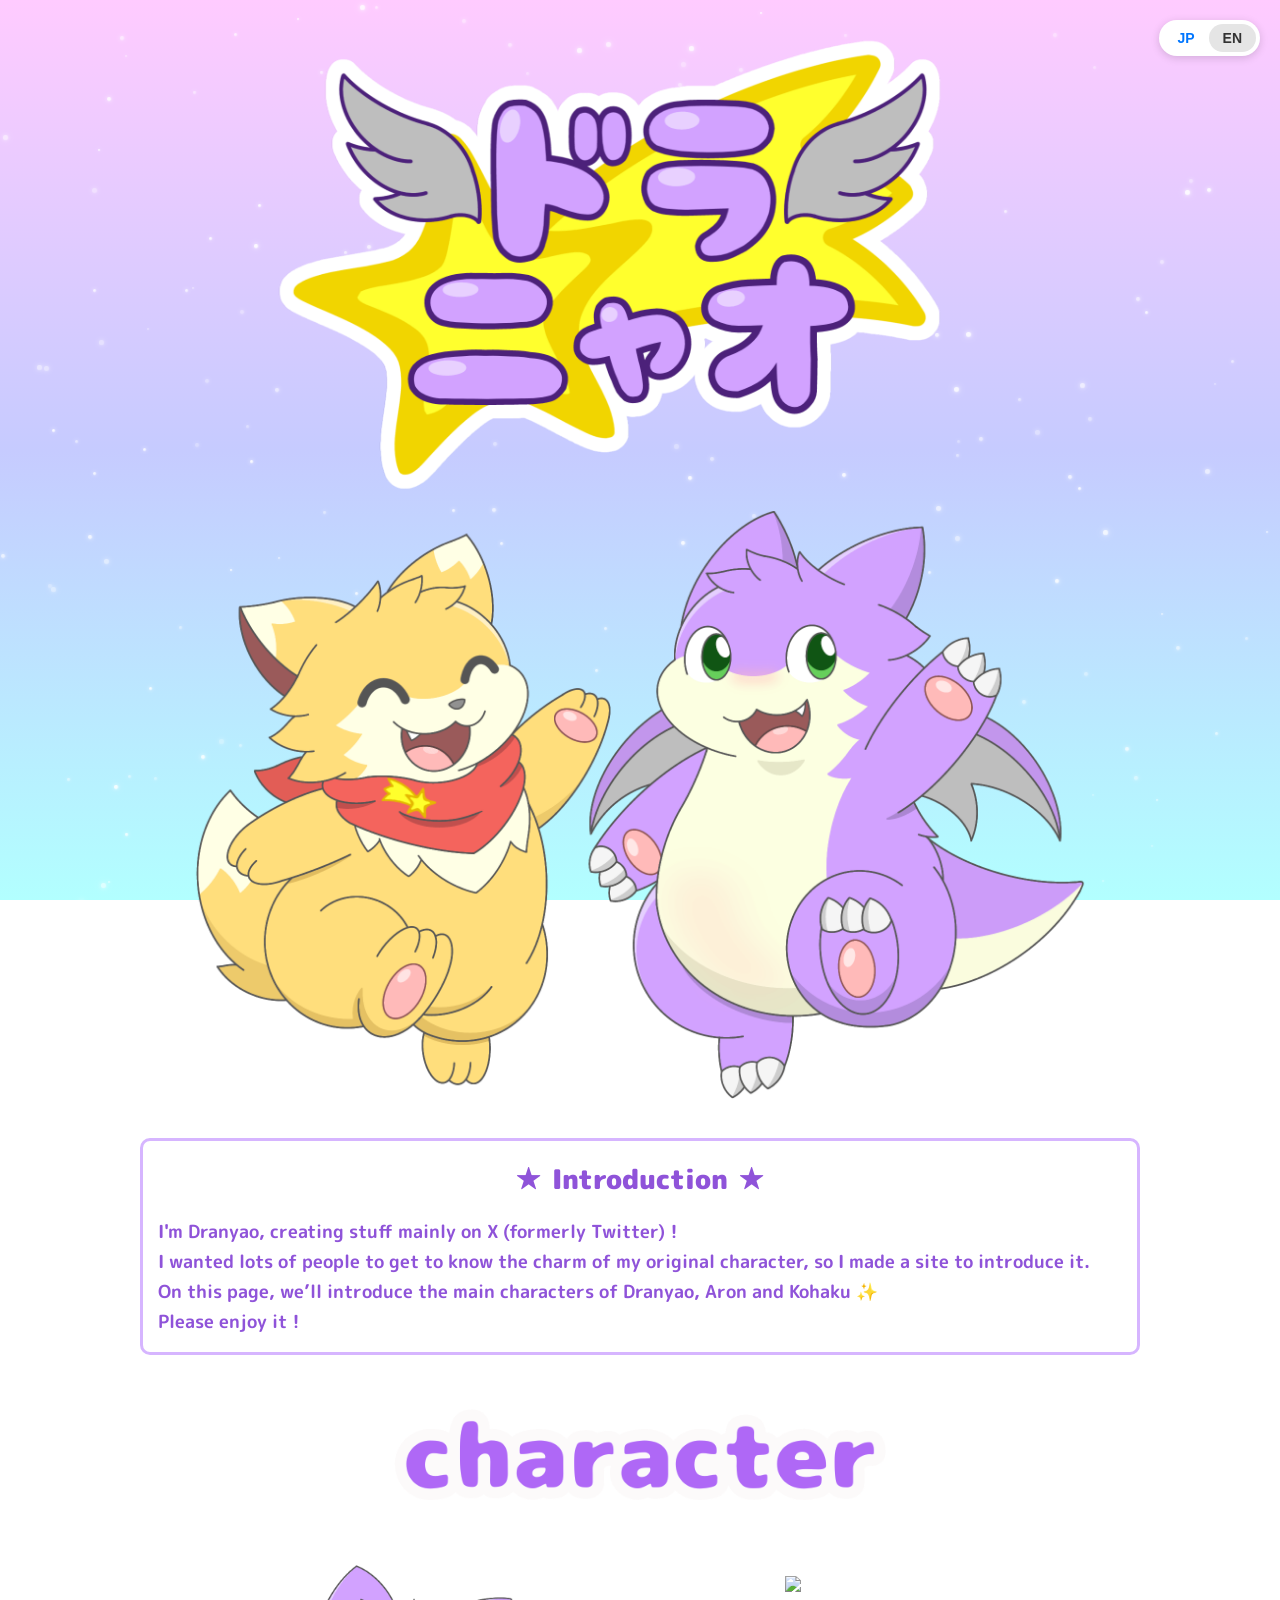
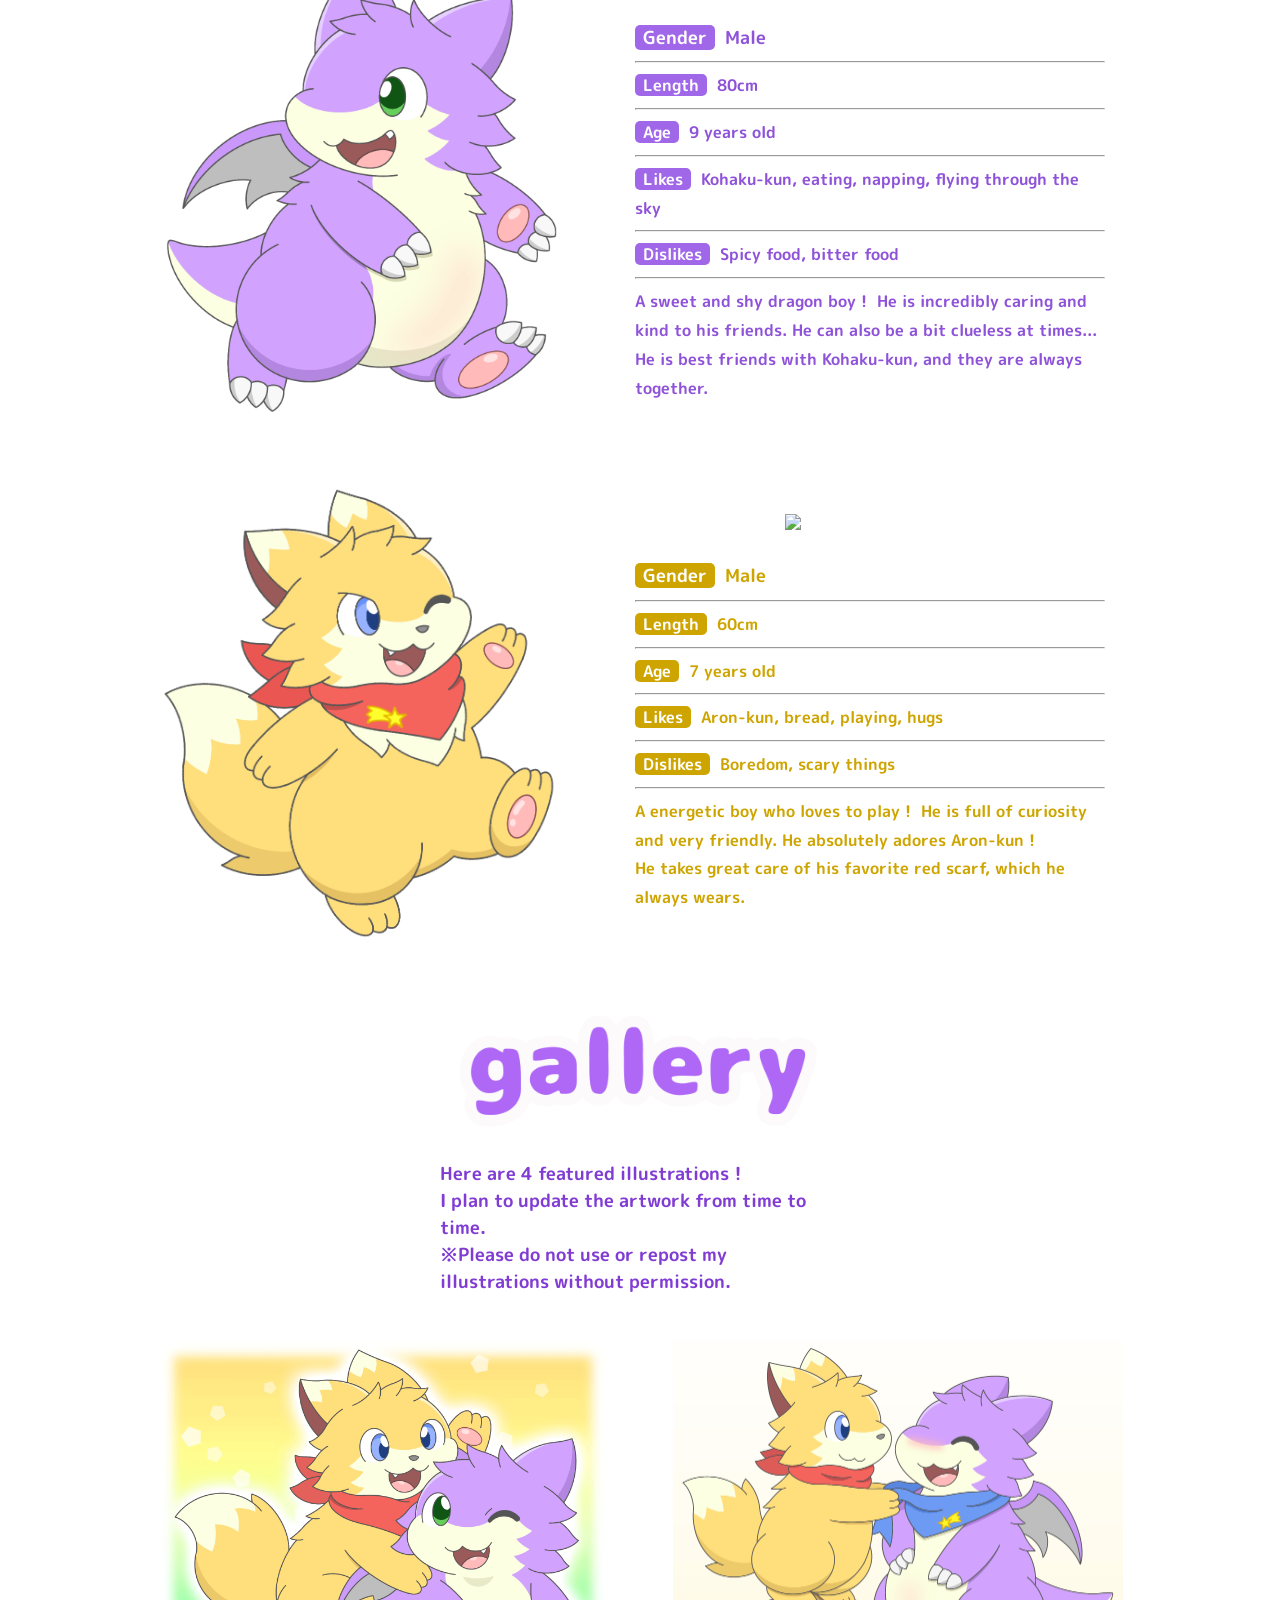
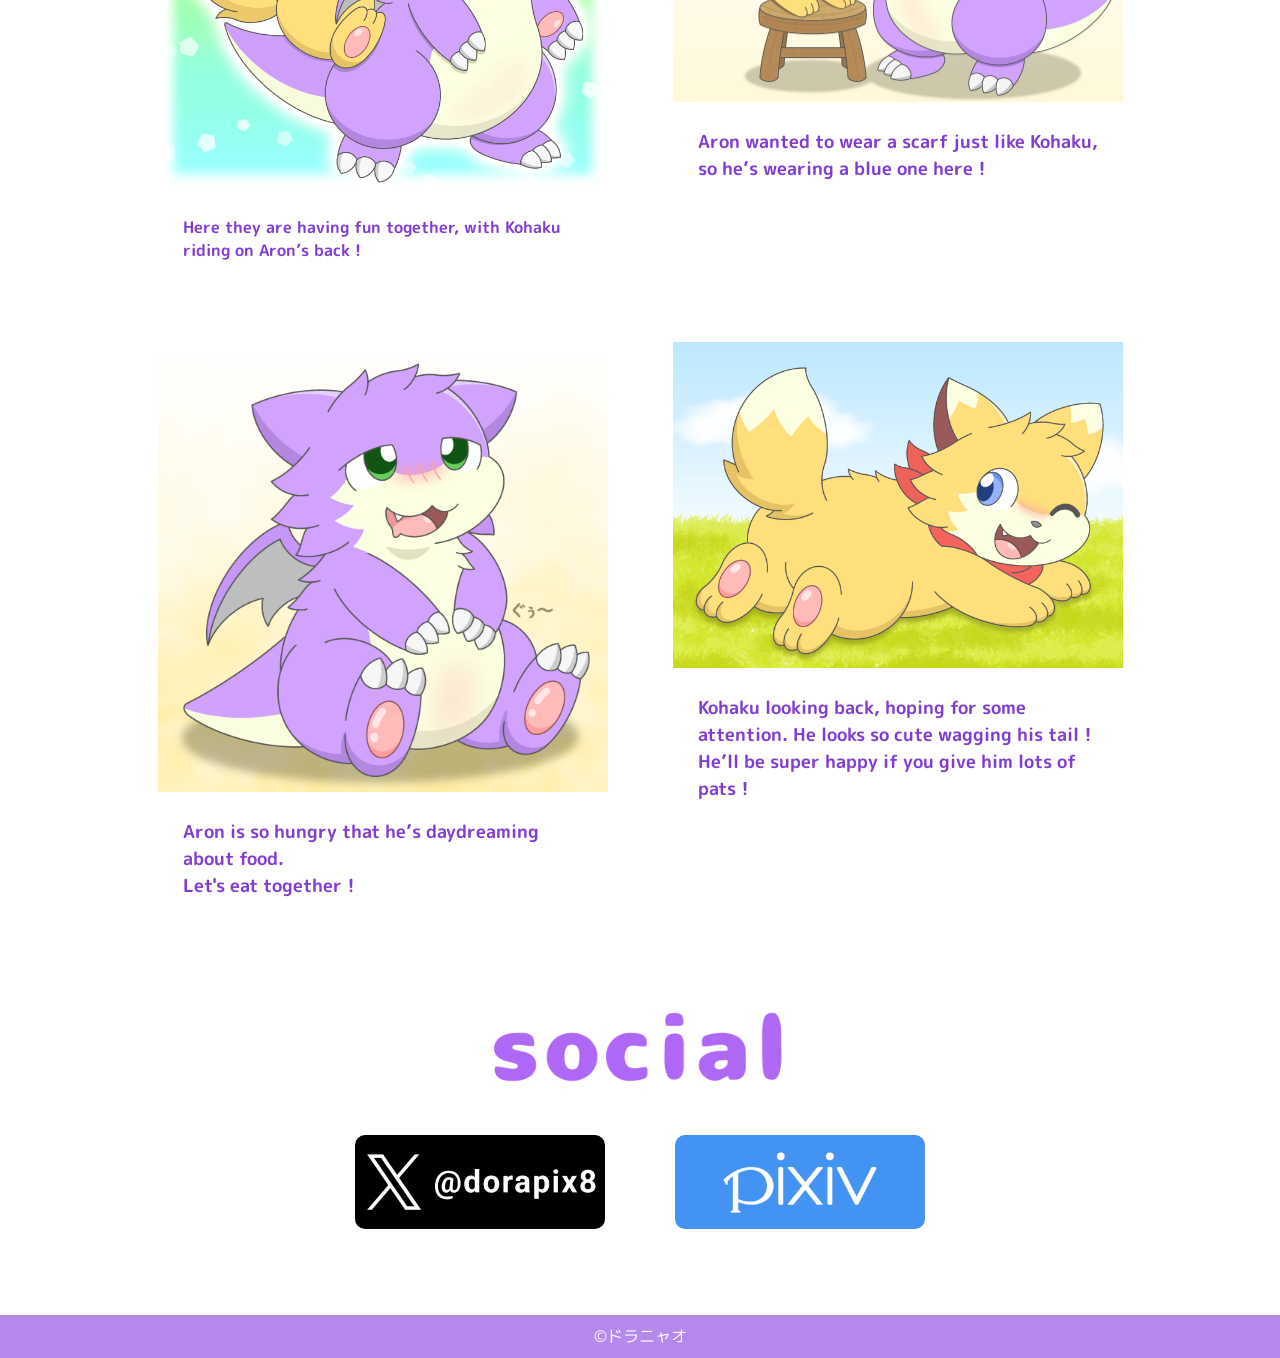
==== english.html @ c64ca8ef "Add files via upload" ====
<!DOCTYPE html>
<html lang="ja">
<head>
<meta charset="UTF-8">
<meta name="viewport" content="width=device-width, initial-scale=1.0">
<meta property="og:image" content="https://doranyao.github.io/nyaonet/images/nyaonet_ogp.png"/>
<meta name="twitter:card" content="summary_large_image" />
<meta property="og:title" content="「ドラニャオ」アロコハホームページ" />
<meta property="og:type" content="website" />
<meta property="og:site_name" content="nyaonet" />
<meta property="og:url" content="https://doranyao.github.io/nyaonet"/>
<meta property="og:description" content="The official introduction site for original characters Aron and Kohaku. Check out their profiles and featured illustrations!" />
<meta name="description" content="The official introduction site for original characters Aron and Kohaku. Check out their profiles and featured illustrations!">
<meta name="Keywords" content="ドラニャオ,創作活動,オリジナルキャラクター,アロン,コハク,ケモノ,ドラゴン,">
<meta property="og:locale" content="ja_JP" />
<link rel="icon" type="image/png" href="favicon/favicon-96x96.png" sizes="96x96" />
<link rel="icon" type="image/svg+xml" href="favicon/favicon.svg" />
<link rel="shortcut icon" href="favicon/favicon.ico" />
<link rel="apple-touch-icon" sizes="180x180" href="favicon/apple-touch-icon.png" />
<meta name="apple-mobile-web-app-title" content="MyWebSite" />
<link rel="manifest" href="favicon/site.webmanifest" />
<link rel="stylesheet" href="css/reset.css">
<link rel="stylesheet" href="css/style.css">
<link href="https://fonts.googleapis.com/css2?family=Mochiy+Pop+P+One&display=swap" rel="stylesheet">
<link rel="stylesheet" href="https://cdnjs.cloudflare.com/ajax/libs/animate.css/4.1.1/animate.min.css" />
<link href="https://fonts.googleapis.com/css2?family=Kiwi+Maru&family=M+PLUS+Rounded+1c&family=Mochiy+Pop+P+One&display=swap" rel="stylesheet">
<link href="https://fonts.googleapis.com/css2?family=Kiwi+Maru&family=M+PLUS+Rounded+1c&display=swap" rel="stylesheet">
<title>「ドラニャオ」アロコハホームページ</title>
</head>
<body>

<div id="stars"></div>

<div class="wrap">


  <div class="header">
    <h1><img src="images/logo.png" alt=""></h1>
    <div class="top_character">
        <img src="images/top_arokoha.png" alt="">
    </div>
  </div><!-- class="header" -->

<div class="intro">
  <h3 style="font-size: 1.7rem;"><span class="intro_star">★</span>Introduction<span class="intro_star">★</span></h3>
<p style="font-size: 1.1rem;">
I'm Dranyao, creating stuff mainly on X (formerly Twitter)！<br>
I wanted lots of people to get to know the charm of my original character, so I made a site to introduce it.<br>
On this page, we’ll introduce the main characters of Dranyao, Aron and Kohaku ✨<br>
Please enjoy it！<br>
</p>
</div>


<div class="character">
<h2>
<img src="images/character.png" alt="character">
</h2>


<div class="alon">
            <img src="images/alon_1.png" alt="">
    <div class="prof_alon">
        <h3>
            <img src="images/name_aron_en.png">
        </h3>
<p style="font-size: 1.1rem;">
<span>Gender</span>Male<br><hr>
<span>Length</span>80cm<br><hr>
<span>Age</span>9 years old<br><hr>
<span>Likes</span>Kohaku-kun, eating, napping, flying through the sky<br><hr>
<span>Dislikes</span>Spicy food, bitter food<br><hr>

A sweet and shy dragon boy！ He is incredibly caring and kind to his friends. He can also be a bit clueless at times...<br>
He is best friends with Kohaku-kun, and they are always together.<br>
</p>
    </div><!-- class="prof_alon" -->
</div><!-- class="alon" -->



<div class="kohaku">
            <img src="images/kohaku_1.png" alt="">
    <div class="prof_kohaku">
        <h3>
            <img src="images/name_kohaku_en.png">
        </h3>
<p style="font-size: 1.1rem;">
<span>Gender</span>Male<br><hr>
<span>Length</span>60cm<br><hr>
<span>Age</span>7 years old<br><hr>
<span>Likes</span>Aron-kun, bread, playing, hugs<br><hr>
<span>Dislikes</span>Boredom, scary things<br><hr>

A energetic boy who loves to play！ He is full of curiosity and very friendly. He absolutely adores Aron-kun！<br>
He takes great care of his favorite red scarf, which he always wears.<br>
</p>
    </div><!-- class="prof_kohaku" -->
</div><!-- class="kohaku" -->


</div><!-- class="character" -->


<div class="gallery">
<h2>
<img src="images/gallery.png" alt="gallery">
</h2>

<p style="font-size: 1.1rem;">Here are 4 featured illustrations！<br>
I plan to update the artwork from time to time.<br>
※Please do not use or repost my illustrations without permission.</p>

<div class="gallery_list">

<div class="gallery_pic">
    <img src="images/gallery_pic_1.png" alt="">
    <p>Here they are having fun together, with Kohaku riding on Aron’s back！</p>
    <!-- <a href="">該当ポストへ</a> -->
</div>

<div class="gallery_pic">
    <img src="images/gallery_pic_2.png" alt="">
    <p style="font-size: 1.1rem;">Aron wanted to wear a scarf just like Kohaku, so he’s wearing a blue one here！</p>
    <!-- <a href="">該当ポストへ</a> -->
</div>

<div class="gallery_pic">
    <img src="images/gallery_pic_3.png" alt="">
    <p style="font-size: 1.1rem;">Aron is so hungry that he’s daydreaming about food.<br>
        Let's eat together！
    </p>
    <!-- <a href="">該当ポストへ</a> -->
</div>

<div class="gallery_pic">
    <img src="images/gallery_pic_4.png" alt="">
    <p style="font-size: 1.1rem;">Kohaku looking back, hoping for some attention. He looks so cute wagging his tail！<br>
    He’ll be super happy if you give him lots of pats！</p>
    <!-- <a href="">該当ポストへ</a> -->
</div>

</div><!-- class="gallery_list" -->


</div><!-- class="gallery" -->


<div class="social">
    <h2>
        <img src="images/social.png" alt="social">
    </h2>
    <div class="sns_btn">

            <a href="https://x.com/dorapix8" target="_blank"><img src="images/x_btn.png"></a>

            <a href="https://www.pixiv.net/users/126166073" target="_blank"><img src="images/pixiv_btn.png"></a>

    </div>
</div>


</div><!-- class="wrap" -->

<div class="footer">
    <p>©ドラニャオ</p>
</div>

<!-- 言語切り替えボタン (英語版用) -->
<div class="lang-switch-container">
  <a href="index.html" class="lang-link">JP</a>
  <span class="lang-separator">/</span>
  <span class="lang-label current">EN</span>
</div>


<script>

const stars = document.getElementById("stars");

const STAR_COUNT = 180;   // 好みで変更

for(let i=0;i<STAR_COUNT;i++){

    const star = document.createElement("div");
    star.className = "star";

    // サイズ（少し見えやすく）
    const size = Math.random()*3 + 2; // 2〜5px

    star.style.width = size + "px";
    star.style.height = size + "px";

    // ランダム位置
    star.style.left = Math.random()*100 + "%";
    star.style.top  = Math.random()*100 + "%";

    // ランダム透明度
    star.style.opacity = Math.random()*0.6 + 0.3;

    // ランダムな瞬き
    star.style.animationDuration =
        (Math.random()*4 + 3) + "s";   // 5〜10秒

    star.style.animationDelay =
        (-Math.random()*10) + "s";

    stars.appendChild(star);

}

</script>

</body>
</html>
---- css/style.css ----
@charset "UTF-8";
body{
    font-family: "M PLUS Rounded 1c", sans-serif;
    background: linear-gradient(
        to bottom,
        #FFCBFF 0%,
        #C6CBFF 50%,
        #B2FFFF 100%
    );
    background-attachment: fixed; /* スクロールしても背景を固定 */
    background-repeat: no-repeat;
    background-size: cover;
}
body::before{
    content: "";
    position: fixed;
    inset: 0;
    z-index: -1;

    background: linear-gradient(
        to bottom,
        #FFCBFF 0%,
        #C6CBFF 50%,
        #B2FFFF 100%
    );

    background-size: cover;
}

/* 星レイヤー */
#stars{
    position: fixed;
    inset: 0;
    pointer-events: none;
    z-index: -1;
    overflow: hidden;
}
.star{
    position: absolute;
    background: white;
    border-radius: 50%;
    animation: twinkle linear infinite;
 /* 光を少し強く */
    box-shadow:
        0 0 4px rgba(255,255,255,.9),
        0 0 10px rgba(255,255,255,.7),
        0 0 18px rgba(255,255,255,.4);

    will-change: opacity, transform;
}
/* ゆっくり瞬く */
@keyframes twinkle{

    0%{
        opacity:.15;
        transform:scale(.8);
    }

    50%{
        opacity:1;
        transform:scale(1.15);
    }

    100%{
        opacity:.15;
        transform:scale(.8);
    }
}


.wrap{
  max-width: 1200px;
  width: 100%;
  margin: 0 auto;
  padding: 30px 10px;
  box-sizing: border-box;
}
.header h1{
  max-width: 800px;
  width: 90%;
  margin: 0 auto;
}
.header h1 img{
  max-width: 800px;
  width: 100%;
  margin: 0 auto;
}
.top_character{
  max-width: 900px;
  width: 100%;
  margin: 0 auto;
}
.top_character img{
  max-width: 900px;
  width: 100%;
  margin: 0 auto;
}


.intro{
  max-width: 1000px;
  width: 100%;
  margin: 30px auto;
  padding: 15px;
  box-sizing: border-box;
  border-radius: 10px;
  background: rgba(255, 255, 255, 0.85);
  border: #d6b5ff solid 3px;
  font-weight: 600;
  color: #8f53d9;
  line-height: 1.7;
}
.intro h3{
  text-align: center;
  margin-bottom: 15px;
  font-size: 1.5rem;
  font-weight: 900;
}
.intro_star{
  margin: 0 10px;
}
@media screen and (max-width: 468px){
  .intro{
    font-size: .85rem;
  }
}

/* キャラクター紹介 */
.character{
  max-width: 1000px;
  width: 100%;
  margin: 50px auto;
}
.character h2{
  max-width: 500px;
  width: 100%;
  margin: 0 auto;
}
.character h2 img{
  max-width: 500px;
  width: 100%;
  margin: 0 auto;
}

.alon {
max-width: 1000px;
width: 100%;
margin: 50px auto;
display: flex;
align-items: center;
gap: 20px;
flex-wrap: wrap;
}
.alon img{
  display: block;
  max-width: 400px;
  width: 93%;
  margin: 0 auto;
}
.prof_alon{
  max-width: 500px;
  width: 100%;
  margin: 0 auto;
  background: rgba(255, 255, 255, 0.9);
  padding: 15px;
  box-sizing: border-box;
  border-radius: 10px;
   color: #8f53d9;
   font-weight: 600;
   line-height: 1.8;
}
.prof_alon h3{
  max-width: 170px;
  width: 80%;
  margin: 0 auto;
  margin-bottom: 30px;
}
.prof_alon h3 img{
  max-width: 170px;
  width: 100%;
  margin: 0 auto;
}
.prof_alon span{
background-color: #a167e9;
color: white;
border-radius: 5px;
padding: 0 8px;
margin-right: 10px;
}

.kohaku {
max-width: 1000px;
width: 100%;
margin: 70px auto;
display: flex;
align-items: center;
gap: 20px;
flex-wrap: wrap;
}
.kohaku img{
  display: block;
  max-width: 400px;
  width: 93%;
  margin: 0 auto;
}
.prof_kohaku{
  max-width: 500px;
  width: 100%;
  margin: 0 auto;
  background: rgba(255, 255, 255, 0.9);
  padding: 15px;
  box-sizing: border-box;
  border-radius: 10px;
   color: #cea500;
   font-weight: 600;
   line-height: 1.8;
}
.prof_kohaku h3{
  max-width: 170px;
  width: 80%;
  margin: 0 auto;
  margin-bottom: 30px;
}
.prof_kohaku h3 img{
  max-width: 170px;
  width: 100%;
  margin: 0 auto;
}
.prof_kohaku span{
background-color: #cea500;
color: white;
border-radius: 5px;
padding: 0 8px;
margin-right: 10px;
}

/* ギャラリー */
.gallery{
  max-width: 1000px;
  width: 100%;
  margin: 50px auto;
}
.gallery p{
  color: #813dd3;
  font-weight: bold;
  margin: 20px auto;
  max-width: 400px;
}
.gallery h2{
  max-width: 500px;
  width: 100%;
  margin: 0 auto;
}
.gallery h2 img{
  max-width: 500px;
  width: 100%;
  margin: 0 auto;
}

.gallery_list{
  margin-top: 30px;
  display: flex;
  flex-wrap: wrap;
  gap: 30px;
}
.gallery_pic{
  max-width: 450px;
  padding: 15px;
  background-color: rgba(255, 255, 255, 0.8);
  border-radius: 10px;
  margin: 0 auto;
  color: #8f53d9;
  font-weight: bold;
}
.gallery_pic img{
  width: 100%;
}
.gallery_pic a{
  display: block;
  text-align: center;
  width: 150px;
  margin: 20px auto 0;
  font-size: 1.1rem;
  padding: 2px;
  box-sizing: border-box;
  background-color: #a167e9;
  color: #fff;
  border-radius: 7px;
  text-decoration: none;
}

/* ソーシャル */
.social{
  max-width: 1000px;
  width: 100%;
  margin: 50px auto;
}
.social h2{
  max-width: 500px;
  width: 100%;
  margin: 0 auto;
}
.social h2 img{
  max-width: 500px;
  width: 100%;
  margin: 0 auto;
}
.sns_btn{
  max-width: 600px;
  display: flex;
  flex-wrap: wrap;
  gap: 40px;
  margin: 0 auto;
  margin-top: 20px;
}
.sns_btn a{
  display: block;
  margin: 0 auto;
}
.sns_btn img{
  max-width: 250px;
  width: 100%;
  border-radius: 10px;
}
@media screen and (max-width: 468px){
  .sns_btn img{
  max-width: 200px;
  width: 100%;
  border-radius: 10px;
}
}

.footer{
  background: #b589eb;
  color: #fff;
  text-align: center;
  padding: 10px 0;
}

/* 言語切り替えコンテナ（全体の枠） */
.lang-switch-container {
  position: fixed; /* ★ absolute から fixed に変更して常に画面に追従 */
  top: 20px;
  right: 20px;
  z-index: 1000; /* 他の要素の下に隠れないように最前面に配置 */
  font-family: sans-serif;
  font-size: 14px;
  background-color: #ffffff; /* 土台の背景色 */
  padding: 4px; 
  border-radius: 20px;
  box-shadow: 0 2px 8px rgba(0, 0, 0, 0.15); /* スクロール時に目立つよう影を少し強めに */
  display: inline-flex;
  align-items: center;
}

/* 共通テキストスタイル（リンクと現在の言語） */
.lang-switch-container .lang-link,
.lang-switch-container .current {
  display: inline-block;
  padding: 6px 14px;
  border-radius: 16px;
  text-decoration: none;
  font-weight: bold;
  text-align: center;
}

/* 遷移リンク（押せる方）のスタイル */
.lang-switch-container .lang-link {
  color: #0076ff; 
  transition: background-color 0.2s, opacity 0.2s;
}

/* 押せる方にマウスを乗せたときの効果 */
.lang-switch-container .lang-link:hover {
  background-color: #f0f7ff; 
}

/* 現在いるページのスタイル（背景を灰色にする） */
.lang-switch-container .current {
  background-color: #e5e5e5; 
  color: #333333; 
  cursor: default;
}

/* 不要になった区切り文字「/」は非表示に */
.lang-switch-container .lang-separator {
  display: none;
}
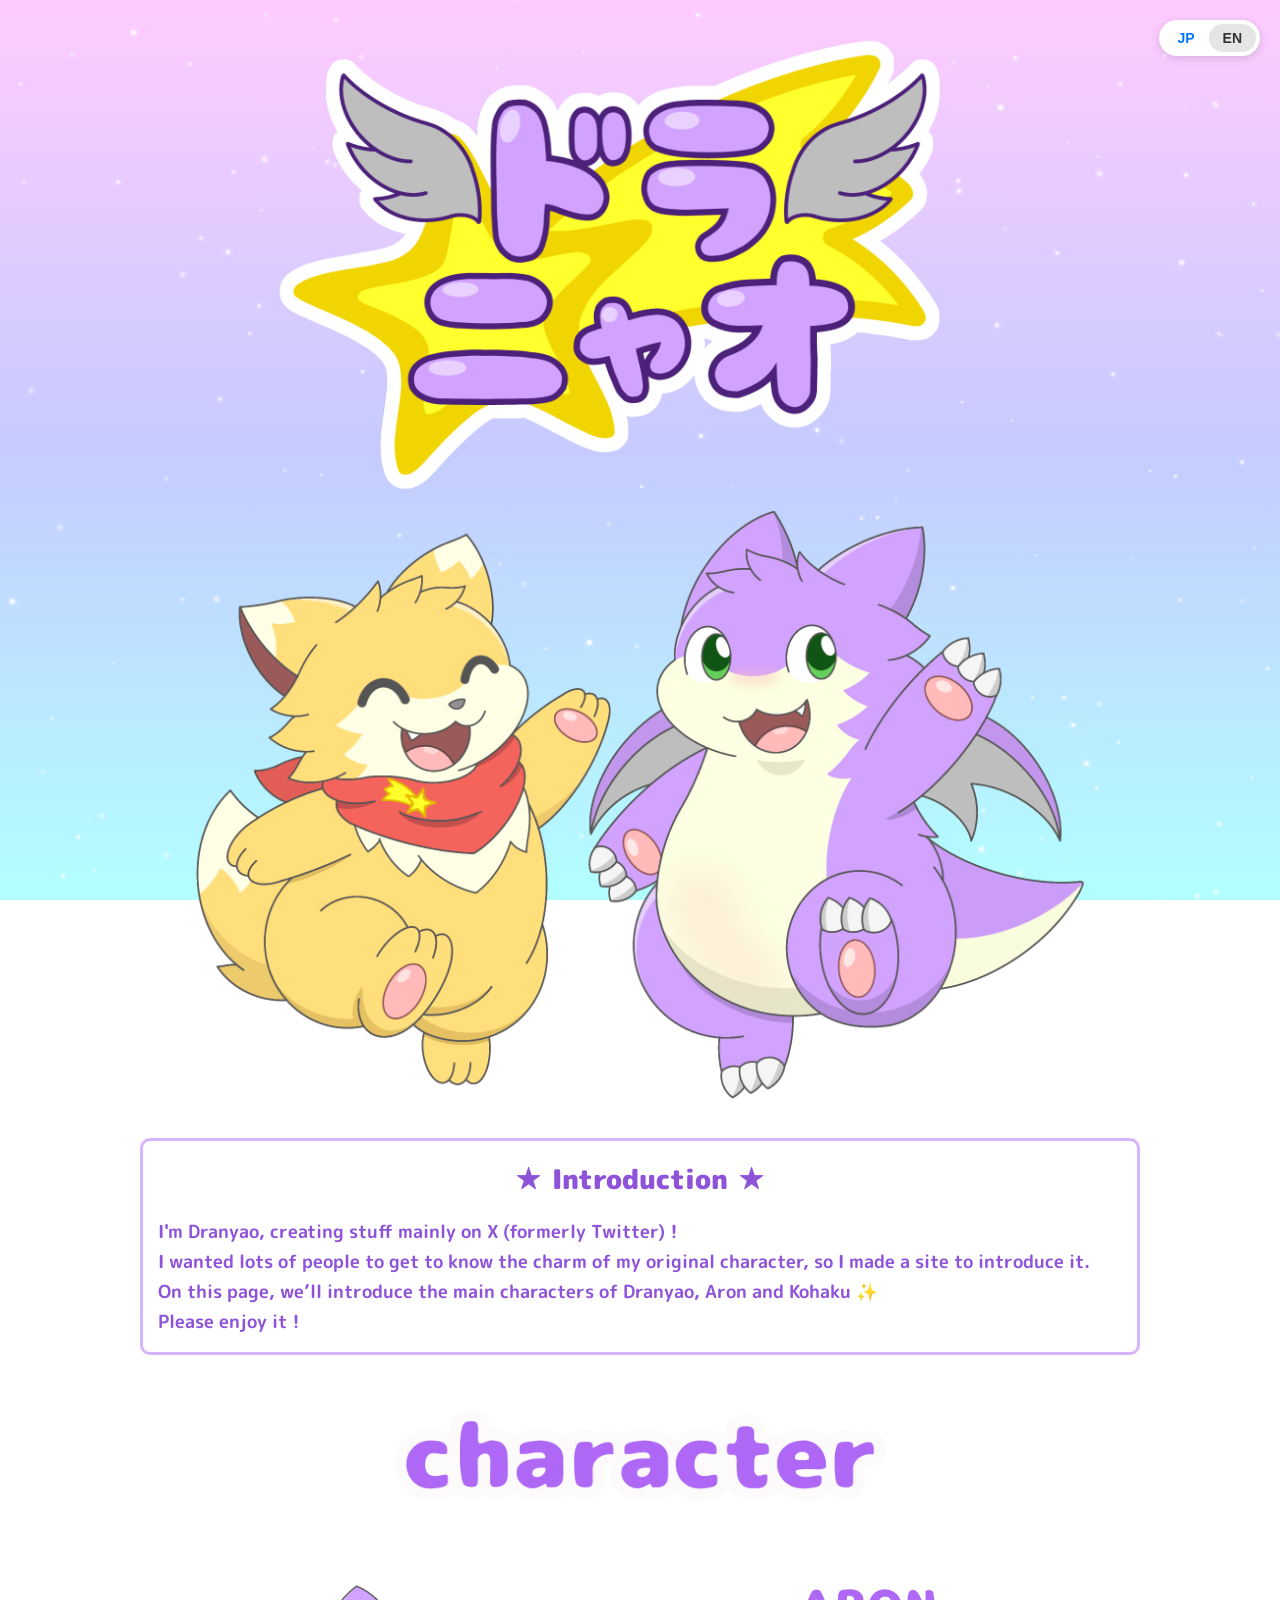
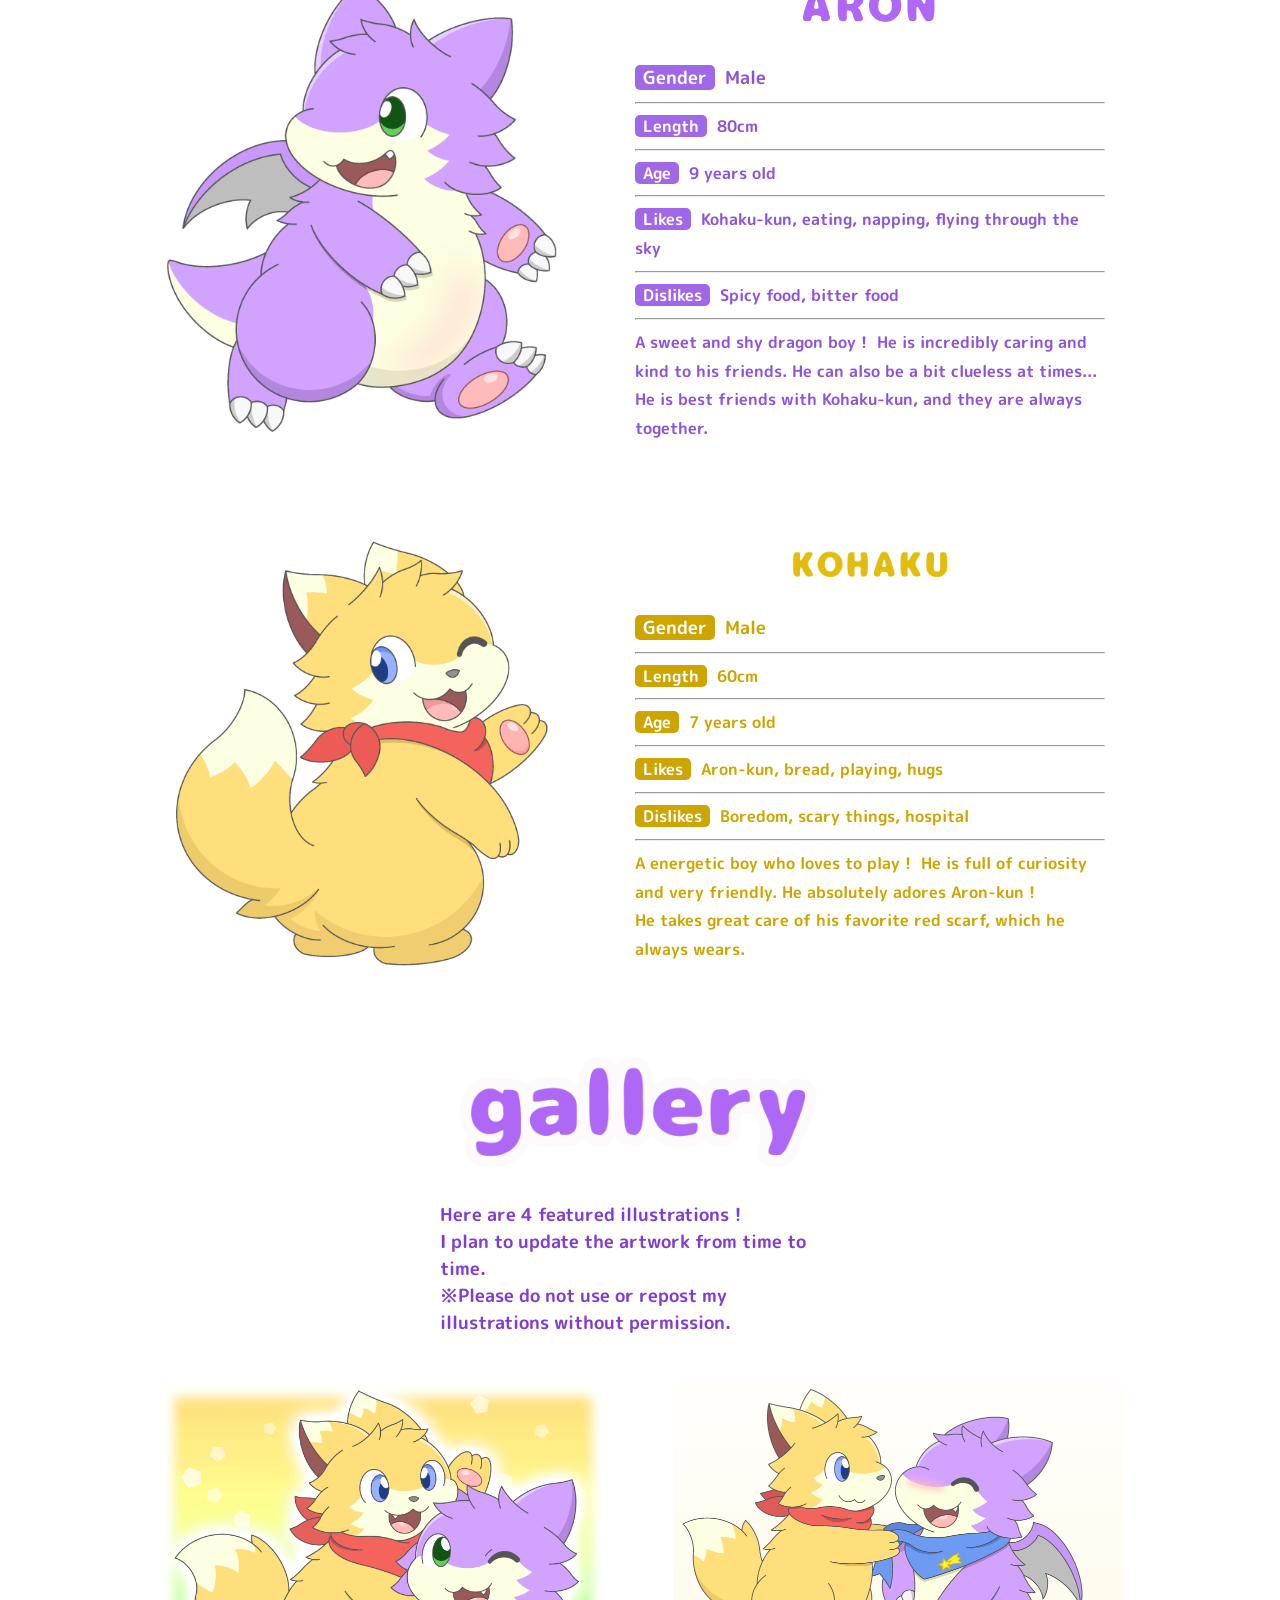
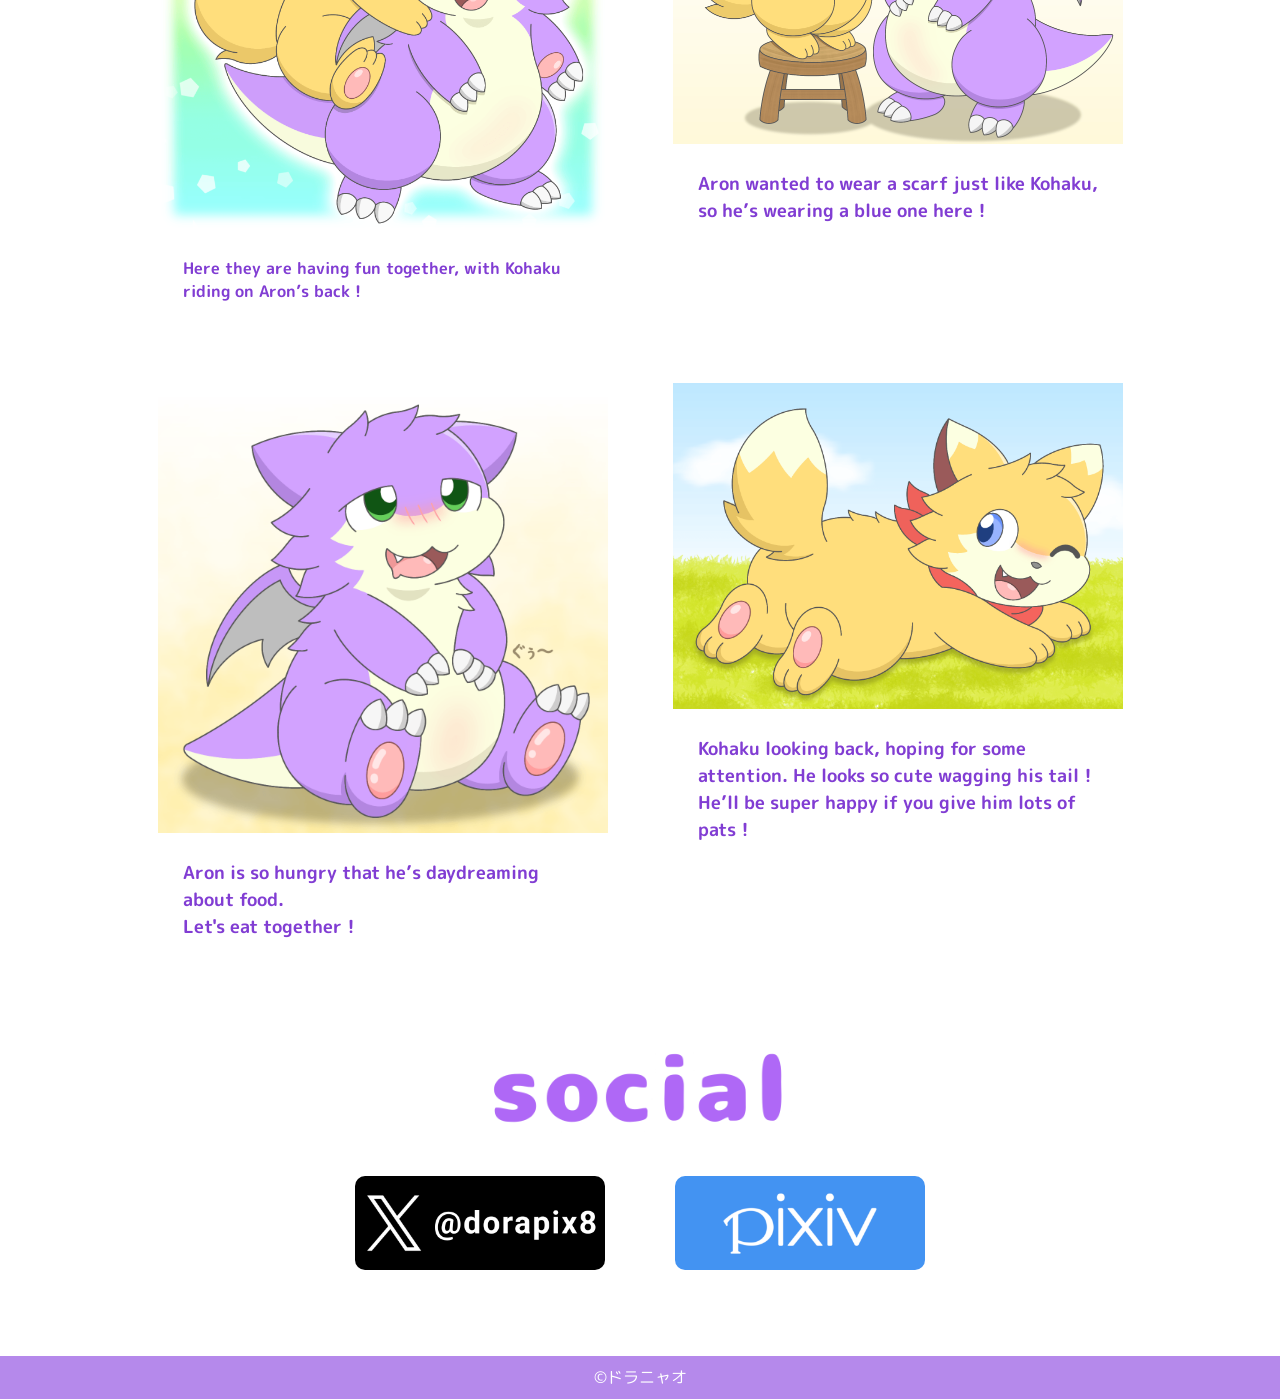
==== commit e6e68d38: "Add files via upload" ====
--- a/english.html
+++ b/english.html
@@ -90,7 +90,7 @@
 <span>Length</span>60cm<br><hr>
 <span>Age</span>7 years old<br><hr>
 <span>Likes</span>Aron-kun, bread, playing, hugs<br><hr>
-<span>Dislikes</span>Boredom, scary things<br><hr>
+<span>Dislikes</span>Boredom, scary things, hospital<br><hr>
 
 A energetic boy who loves to play！ He is full of curiosity and very friendly. He absolutely adores Aron-kun！<br>
 He takes great care of his favorite red scarf, which he always wears.<br>
